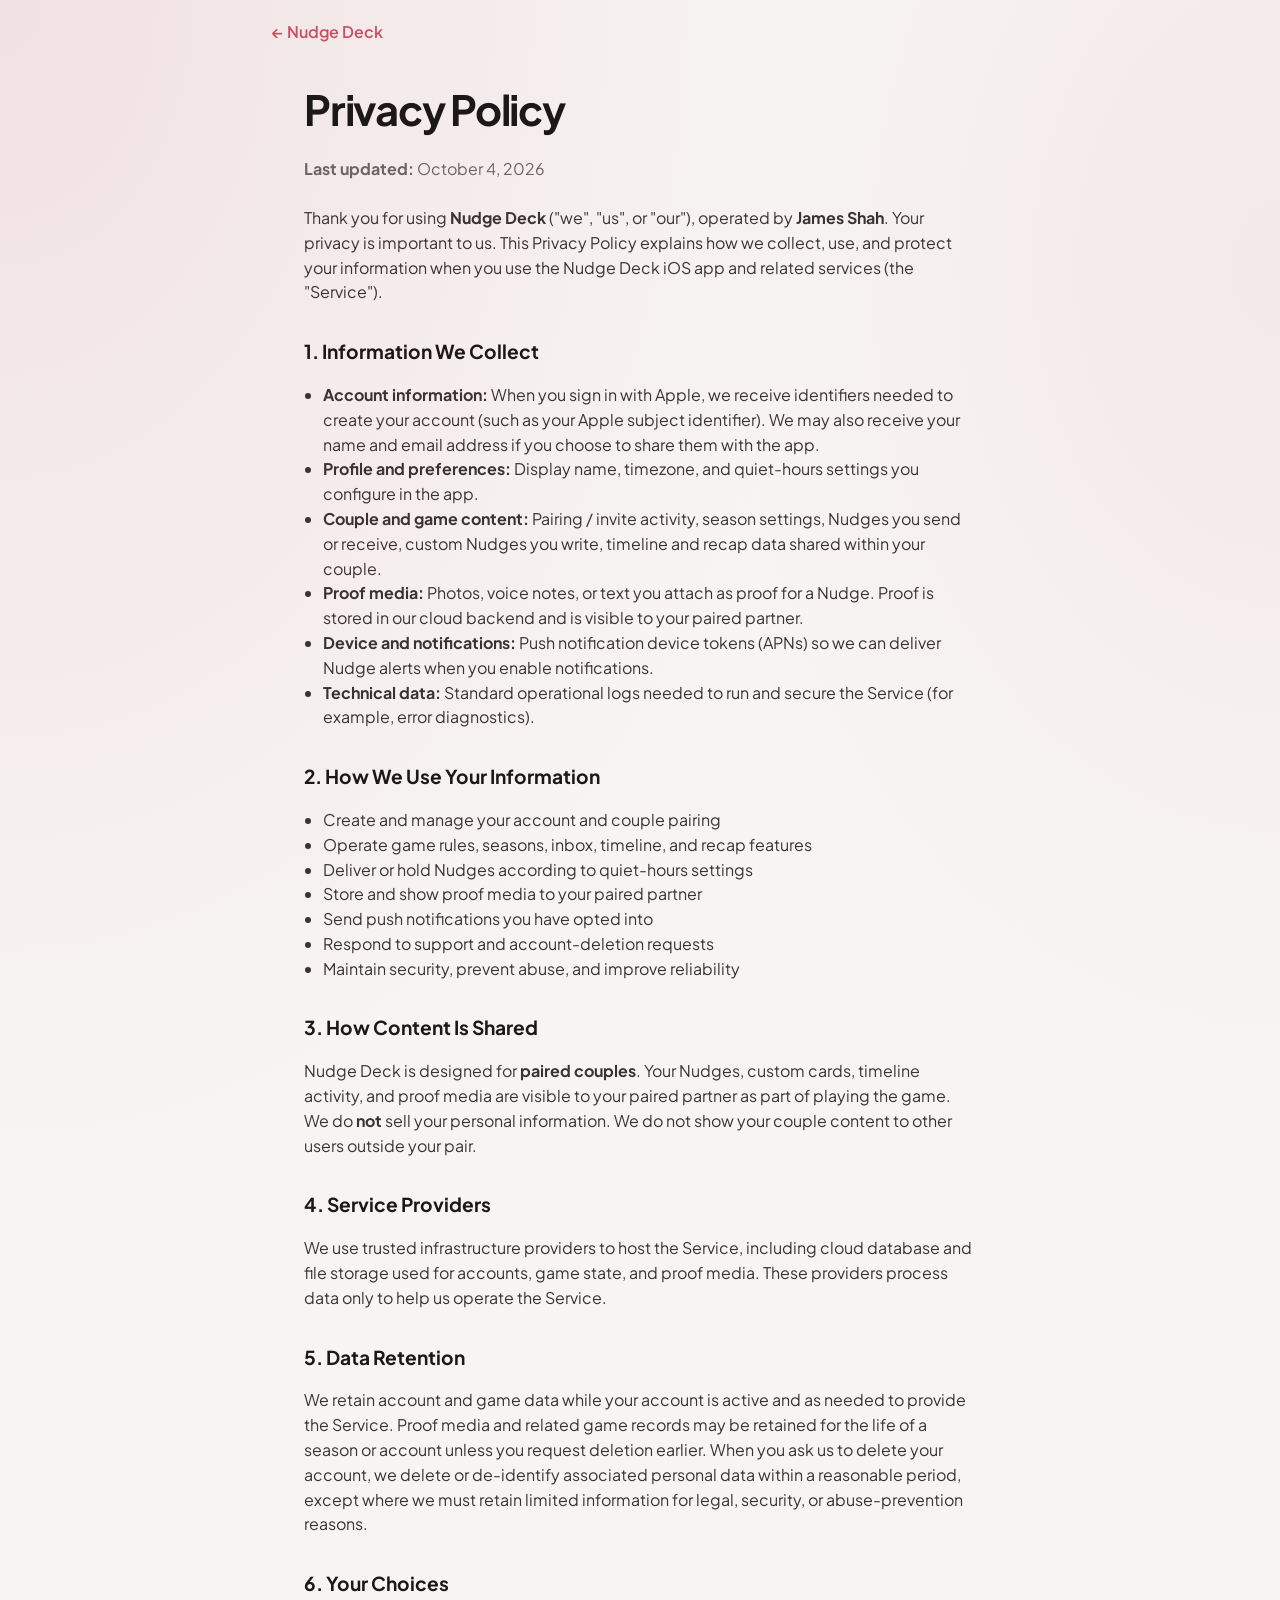
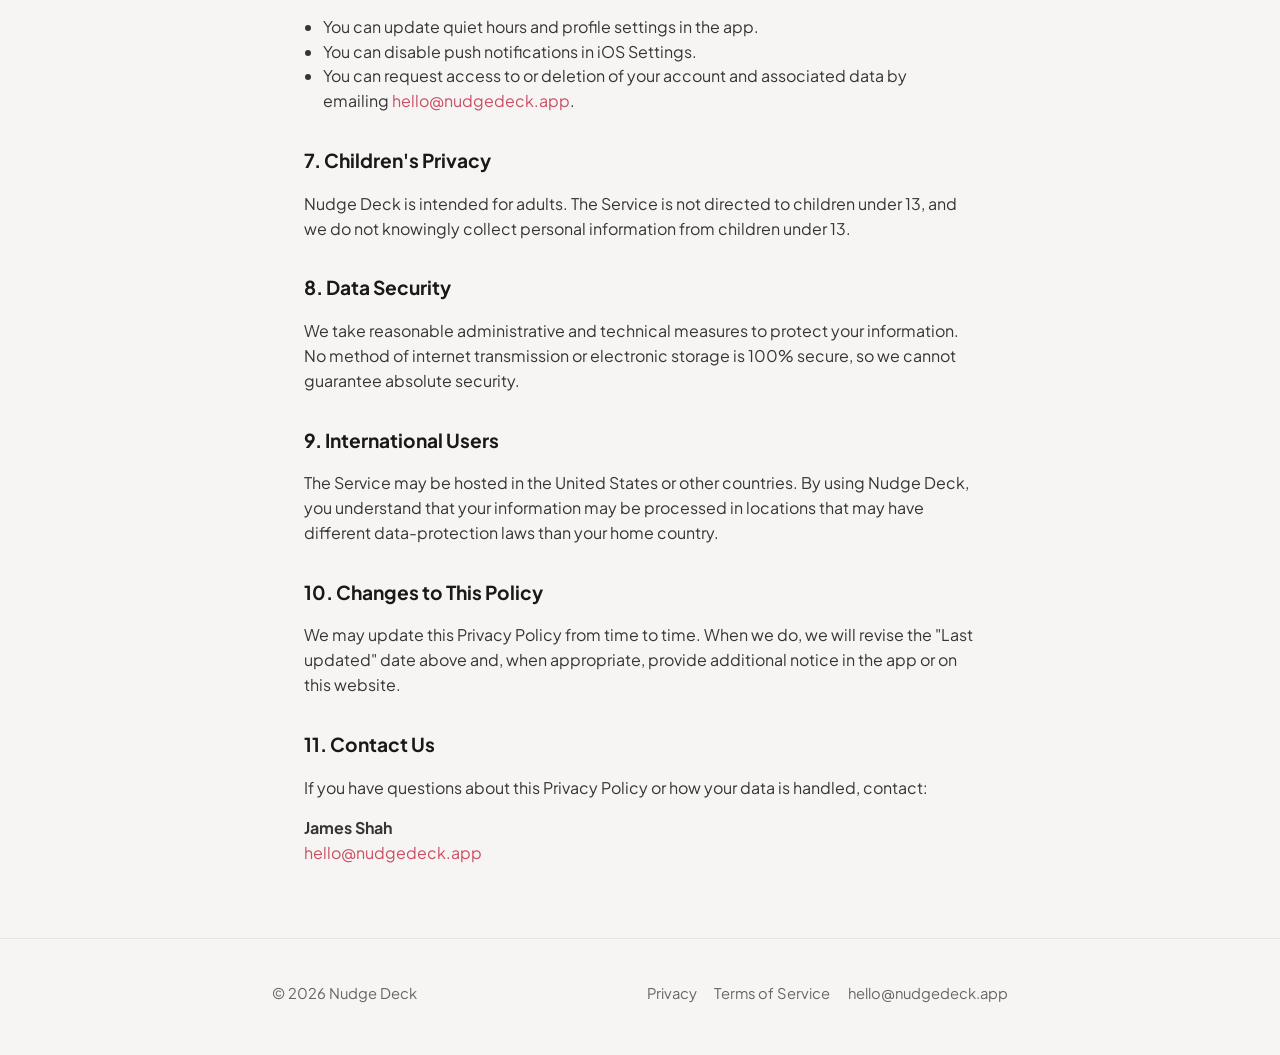
==== landing/privacy.html @ 4bb5086f "Add NudgeDeck marketing site for Cloudflare Pages. Static mobile-first landing under landing/ with A" ====
<!DOCTYPE html>
<html lang="en">
	<head>
		<meta charset="UTF-8" />
		<meta name="viewport" content="width=device-width, initial-scale=1.0" />
		<title>Privacy Policy — Nudge Deck</title>
		<meta
			name="description"
			content="Privacy Policy for Nudge Deck, the playful couples game for iOS."
		/>
		<link rel="canonical" href="https://nudgedeck.app/privacy.html" />
		<meta name="robots" content="index, follow" />
		<meta property="og:type" content="website" />
		<meta property="og:url" content="https://nudgedeck.app/privacy.html" />
		<meta property="og:title" content="Privacy Policy — Nudge Deck" />
		<meta
			property="og:description"
			content="How Nudge Deck collects, uses, and protects your information."
		/>
		<meta property="og:image" content="https://nudgedeck.app/assets/og-image.jpg" />
		<link rel="icon" type="image/png" href="./assets/favicon.png" />
		<link rel="stylesheet" href="./styles.css" />
	</head>
	<body>
		<header class="legal-nav wrap">
			<a href="./">← Nudge Deck</a>
		</header>
		<main class="legal">
			<h1>Privacy Policy</h1>
			<p class="updated"><strong>Last updated:</strong> October 4, 2026</p>

			<p>
				Thank you for using <strong>Nudge Deck</strong> ("we", "us", or "our"),
				operated by <strong>James Shah</strong>. Your privacy is important to us.
				This Privacy Policy explains how we collect, use, and protect your
				information when you use the Nudge Deck iOS app and related services
				(the "Service").
			</p>

			<h2>1. Information We Collect</h2>
			<ul>
				<li>
					<strong>Account information:</strong> When you sign in with Apple, we
					receive identifiers needed to create your account (such as your Apple
					subject identifier). We may also receive your name and email address
					if you choose to share them with the app.
				</li>
				<li>
					<strong>Profile and preferences:</strong> Display name, timezone, and
					quiet-hours settings you configure in the app.
				</li>
				<li>
					<strong>Couple and game content:</strong> Pairing / invite activity,
					season settings, Nudges you send or receive, custom Nudges you write,
					timeline and recap data shared within your couple.
				</li>
				<li>
					<strong>Proof media:</strong> Photos, voice notes, or text you attach
					as proof for a Nudge. Proof is stored in our cloud backend and is
					visible to your paired partner.
				</li>
				<li>
					<strong>Device and notifications:</strong> Push notification device
					tokens (APNs) so we can deliver Nudge alerts when you enable
					notifications.
				</li>
				<li>
					<strong>Technical data:</strong> Standard operational logs needed to
					run and secure the Service (for example, error diagnostics).
				</li>
			</ul>

			<h2>2. How We Use Your Information</h2>
			<ul>
				<li>Create and manage your account and couple pairing</li>
				<li>Operate game rules, seasons, inbox, timeline, and recap features</li>
				<li>Deliver or hold Nudges according to quiet-hours settings</li>
				<li>Store and show proof media to your paired partner</li>
				<li>Send push notifications you have opted into</li>
				<li>Respond to support and account-deletion requests</li>
				<li>Maintain security, prevent abuse, and improve reliability</li>
			</ul>

			<h2>3. How Content Is Shared</h2>
			<p>
				Nudge Deck is designed for <strong>paired couples</strong>. Your Nudges,
				custom cards, timeline activity, and proof media are visible to your
				paired partner as part of playing the game. We do
				<strong>not</strong> sell your personal information. We do not show your
				couple content to other users outside your pair.
			</p>

			<h2>4. Service Providers</h2>
			<p>
				We use trusted infrastructure providers to host the Service, including
				cloud database and file storage used for accounts, game state, and proof
				media. These providers process data only to help us operate the Service.
			</p>

			<h2>5. Data Retention</h2>
			<p>
				We retain account and game data while your account is active and as
				needed to provide the Service. Proof media and related game records may
				be retained for the life of a season or account unless you request
				deletion earlier. When you ask us to delete your account, we delete or
				de-identify associated personal data within a reasonable period, except
				where we must retain limited information for legal, security, or
				abuse-prevention reasons.
			</p>

			<h2>6. Your Choices</h2>
			<ul>
				<li>You can update quiet hours and profile settings in the app.</li>
				<li>You can disable push notifications in iOS Settings.</li>
				<li>
					You can request access to or deletion of your account and associated
					data by emailing
					<a href="mailto:hello@nudgedeck.app">hello@nudgedeck.app</a>.
				</li>
			</ul>

			<h2>7. Children's Privacy</h2>
			<p>
				Nudge Deck is intended for adults. The Service is not directed to
				children under 13, and we do not knowingly collect personal information
				from children under 13.
			</p>

			<h2>8. Data Security</h2>
			<p>
				We take reasonable administrative and technical measures to protect your
				information. No method of internet transmission or electronic storage is
				100% secure, so we cannot guarantee absolute security.
			</p>

			<h2>9. International Users</h2>
			<p>
				The Service may be hosted in the United States or other countries. By
				using Nudge Deck, you understand that your information may be processed
				in locations that may have different data-protection laws than your home
				country.
			</p>

			<h2>10. Changes to This Policy</h2>
			<p>
				We may update this Privacy Policy from time to time. When we do, we will
				revise the "Last updated" date above and, when appropriate, provide
				additional notice in the app or on this website.
			</p>

			<h2>11. Contact Us</h2>
			<p>
				If you have questions about this Privacy Policy or how your data is
				handled, contact:
			</p>
			<p>
				<strong>James Shah</strong><br />
				<a href="mailto:hello@nudgedeck.app">hello@nudgedeck.app</a>
			</p>
		</main>
		<footer class="site-footer">
			<div class="wrap footer-inner">
				<p>© <span id="year">2026</span> Nudge Deck</p>
				<nav class="footer-links" aria-label="Footer">
					<a href="./privacy.html">Privacy</a>
					<a href="./terms.html">Terms of Service</a>
					<a href="mailto:hello@nudgedeck.app">hello@nudgedeck.app</a>
				</nav>
			</div>
		</footer>
		<script>
			document.getElementById("year").textContent = String(new Date().getFullYear());
		</script>
	</body>
</html>
---- landing/styles.css ----
@import url("https://fonts.googleapis.com/css2?family=Plus+Jakarta+Sans:ital,wght@0,400;0,500;0,600;0,700;0,800;1,400&display=swap");

:root {
	--brand: #c94f63;
	--brand-strong: #d15d6d;
	--brand-soft: rgba(201, 79, 99, 0.14);
	--canvas: #f7f5f4;
	--canvas-deep: #efecea;
	--ink: #1c1718;
	--ink-muted: #6b6365;
	--surface: #ffffff;
	--dark: #121011;
	--dark-elevated: #1b1819;
	--dark-muted: #a39a9c;
	--max: 42rem;
	--radius: 1.25rem;
	--ease: cubic-bezier(0.22, 1, 0.36, 1);
}

*,
*::before,
*::after {
	box-sizing: border-box;
}

html {
	scroll-behavior: smooth;
}

body {
	margin: 0;
	font-family: "Plus Jakarta Sans", system-ui, -apple-system, sans-serif;
	color: var(--ink);
	background:
		radial-gradient(120% 80% at 0% 0%, rgba(201, 79, 99, 0.12), transparent 55%),
		radial-gradient(90% 60% at 100% 10%, rgba(201, 79, 99, 0.08), transparent 50%),
		var(--canvas);
	line-height: 1.55;
	-webkit-font-smoothing: antialiased;
	text-rendering: optimizeLegibility;
}

img {
	max-width: 100%;
	height: auto;
	display: block;
}

a {
	color: var(--brand);
	text-decoration: none;
}

a:hover {
	text-decoration: underline;
}

.skip-link {
	position: absolute;
	left: -999px;
	top: 0;
	background: var(--brand);
	color: white;
	padding: 0.75rem 1rem;
	z-index: 100;
}

.skip-link:focus {
	left: 1rem;
	top: 1rem;
}

.wrap {
	width: min(100% - 2rem, var(--max));
	margin-inline: auto;
}

/* Nav */
.site-header {
	padding: 1.25rem 0 0.5rem;
}

.nav {
	display: flex;
	align-items: center;
	justify-content: space-between;
	gap: 1rem;
}

.brand {
	display: inline-flex;
	align-items: center;
	gap: 0.65rem;
	color: var(--ink);
	text-decoration: none;
	font-weight: 800;
	font-size: 1.05rem;
	letter-spacing: -0.02em;
}

.brand:hover {
	text-decoration: none;
}

.brand img {
	width: 2.25rem;
	height: 2.25rem;
	border-radius: 0.55rem;
}

.nav-link {
	font-weight: 600;
	font-size: 0.95rem;
	color: var(--brand);
	text-decoration: none;
	padding: 0.45rem 0.85rem;
	border-radius: 999px;
	background: var(--brand-soft);
}

.nav-link:hover {
	text-decoration: none;
	background: rgba(201, 79, 99, 0.22);
}

/* Hero */
.hero {
	padding: 1.5rem 0 2.5rem;
	text-align: center;
}

.hero-visual {
	margin: 0.5rem auto 1.25rem;
	width: min(100%, 22rem);
	animation: rise 0.9s var(--ease) both;
}

.hero-visual img {
	width: 100%;
	border-radius: 1.5rem;
	box-shadow: 0 24px 60px rgba(28, 23, 24, 0.18);
}

.eyebrow {
	display: inline-block;
	font-size: 0.75rem;
	font-weight: 700;
	letter-spacing: 0.12em;
	text-transform: uppercase;
	color: var(--brand);
	margin-bottom: 0.65rem;
	animation: rise 0.8s var(--ease) 0.05s both;
}

.hero h1 {
	margin: 0;
	font-size: clamp(2.4rem, 10vw, 3.5rem);
	line-height: 1.05;
	letter-spacing: -0.04em;
	font-weight: 800;
	animation: rise 0.85s var(--ease) 0.1s both;
}

.tagline {
	margin: 0.85rem 0 0;
	font-size: clamp(1.15rem, 4vw, 1.45rem);
	font-weight: 600;
	color: var(--ink);
	animation: rise 0.9s var(--ease) 0.15s both;
}

.support {
	margin: 0.75rem auto 0;
	max-width: 28rem;
	color: var(--ink-muted);
	font-size: 1.02rem;
	animation: rise 0.95s var(--ease) 0.2s both;
}

.cta-row {
	margin-top: 1.5rem;
	display: flex;
	flex-direction: column;
	align-items: center;
	gap: 0.65rem;
	animation: rise 1s var(--ease) 0.25s both;
}

.app-store-badge img {
	width: 10rem;
}

.cta-note {
	margin: 0;
	font-size: 0.85rem;
	color: var(--ink-muted);
}

/* Sections */
.section {
	padding: 3rem 0;
}

.section-label {
	margin: 0 0 0.5rem;
	font-size: 0.75rem;
	font-weight: 700;
	letter-spacing: 0.12em;
	text-transform: uppercase;
	color: var(--brand);
}

.section h2 {
	margin: 0;
	font-size: clamp(1.7rem, 6vw, 2.25rem);
	line-height: 1.15;
	letter-spacing: -0.03em;
	font-weight: 800;
}

.section-copy {
	margin: 0.75rem 0 0;
	color: var(--ink-muted);
	font-size: 1.02rem;
}

.section-media {
	margin: 1.5rem auto 0;
	width: min(100%, 22rem);
}

.section-media img {
	width: 100%;
	border-radius: 1.35rem;
	box-shadow: 0 18px 48px rgba(28, 23, 24, 0.16);
}

.section.dark {
	background:
		radial-gradient(90% 70% at 50% 0%, rgba(201, 79, 99, 0.28), transparent 55%),
		var(--dark);
	color: #f7f5f4;
}

.section.dark .section-copy {
	color: var(--dark-muted);
}

.section.dark .section-label {
	color: #f0a0ab;
}

.section.soft {
	background:
		radial-gradient(80% 60% at 100% 0%, rgba(201, 79, 99, 0.1), transparent 50%),
		var(--canvas-deep);
}

/* How it works */
.steps {
	list-style: none;
	margin: 1.75rem 0 0;
	padding: 0;
	display: grid;
	gap: 0.85rem;
	counter-reset: step;
}

.steps li {
	counter-increment: step;
	background: var(--surface);
	border-radius: var(--radius);
	padding: 1rem 1.1rem 1rem 3.25rem;
	position: relative;
	box-shadow: 0 1px 0 rgba(28, 23, 24, 0.04);
}

.steps li::before {
	content: counter(step);
	position: absolute;
	left: 1rem;
	top: 50%;
	transform: translateY(-50%);
	width: 1.6rem;
	height: 1.6rem;
	border-radius: 999px;
	background: var(--brand);
	color: white;
	font-size: 0.8rem;
	font-weight: 700;
	display: grid;
	place-items: center;
}

.steps strong {
	display: block;
	font-size: 1rem;
	margin-bottom: 0.15rem;
}

.steps span {
	color: var(--ink-muted);
	font-size: 0.95rem;
}

/* Feature bands */
.feature {
	display: grid;
	gap: 0.25rem;
	text-align: center;
}

.feature .section-media {
	order: -1;
}

/* FAQ */
.faq {
	padding: 3rem 0 2rem;
}

.faq h2 {
	text-align: center;
	margin: 0 0 1.5rem;
	font-size: clamp(1.7rem, 6vw, 2.15rem);
	letter-spacing: -0.03em;
}

.faq details {
	background: var(--surface);
	border-radius: 1rem;
	padding: 1rem 1.15rem;
	margin-bottom: 0.75rem;
	box-shadow: 0 1px 0 rgba(28, 23, 24, 0.04);
}

.faq summary {
	cursor: pointer;
	font-weight: 700;
	letter-spacing: -0.01em;
	list-style: none;
}

.faq summary::-webkit-details-marker {
	display: none;
}

.faq summary::after {
	content: "+";
	float: right;
	color: var(--brand);
	font-weight: 700;
}

.faq details[open] summary::after {
	content: "–";
}

.faq details p {
	margin: 0.75rem 0 0;
	color: var(--ink-muted);
}

/* Download band */
.download {
	padding: 3rem 0;
	text-align: center;
	background:
		radial-gradient(70% 80% at 50% 100%, rgba(201, 79, 99, 0.18), transparent 60%),
		var(--canvas-deep);
}

.download h2 {
	margin: 0;
	font-size: clamp(1.7rem, 6vw, 2.2rem);
	letter-spacing: -0.03em;
}

.download p {
	margin: 0.65rem auto 1.25rem;
	max-width: 26rem;
	color: var(--ink-muted);
}

/* Footer */
.site-footer {
	padding: 1.75rem 0 2.25rem;
	border-top: 1px solid rgba(28, 23, 24, 0.08);
}

.footer-inner {
	display: flex;
	flex-wrap: wrap;
	gap: 0.75rem 1.25rem;
	align-items: center;
	justify-content: space-between;
	color: var(--ink-muted);
	font-size: 0.92rem;
}

.footer-links {
	display: flex;
	flex-wrap: wrap;
	gap: 0.85rem 1.1rem;
}

.footer-links a {
	color: var(--ink-muted);
}

.footer-links a:hover {
	color: var(--brand);
}

/* Legal pages */
.legal {
	padding: 2rem 0 3.5rem;
	width: min(100% - 2rem, 42rem);
	margin-inline: auto;
}

.legal h1 {
	margin: 0 0 0.5rem;
	font-size: clamp(2rem, 7vw, 2.6rem);
	letter-spacing: -0.03em;
}

.legal .updated {
	color: var(--ink-muted);
	margin-bottom: 1.5rem;
}

.legal h2 {
	margin: 2rem 0 0.65rem;
	font-size: 1.2rem;
}

.legal h3 {
	margin: 1.25rem 0 0.5rem;
	font-size: 1.05rem;
}

.legal p,
.legal li {
	color: #3a3335;
}

.legal ul {
	padding-left: 1.2rem;
}

.legal-nav {
	padding: 1.25rem 0 0;
}

.legal-nav a {
	font-weight: 600;
}

@keyframes rise {
	from {
		opacity: 0;
		transform: translateY(14px);
	}
	to {
		opacity: 1;
		transform: translateY(0);
	}
}

@media (prefers-reduced-motion: reduce) {
	*,
	*::before,
	*::after {
		animation: none !important;
		transition: none !important;
		scroll-behavior: auto !important;
	}
}

@media (min-width: 720px) {
	.wrap {
		width: min(100% - 3rem, 46rem);
	}

	.hero {
		padding-top: 2rem;
	}

	.hero-visual,
	.section-media {
		width: min(100%, 24rem);
	}

	.feature {
		grid-template-columns: 1fr 1fr;
		align-items: center;
		text-align: left;
		gap: 2rem;
	}

	.feature .section-media {
		order: 0;
		margin: 0;
		width: 100%;
	}

	.feature.reverse .copy {
		order: 1;
	}

	.feature.reverse .section-media {
		order: 0;
	}

	.steps {
		grid-template-columns: 1fr 1fr;
	}
}
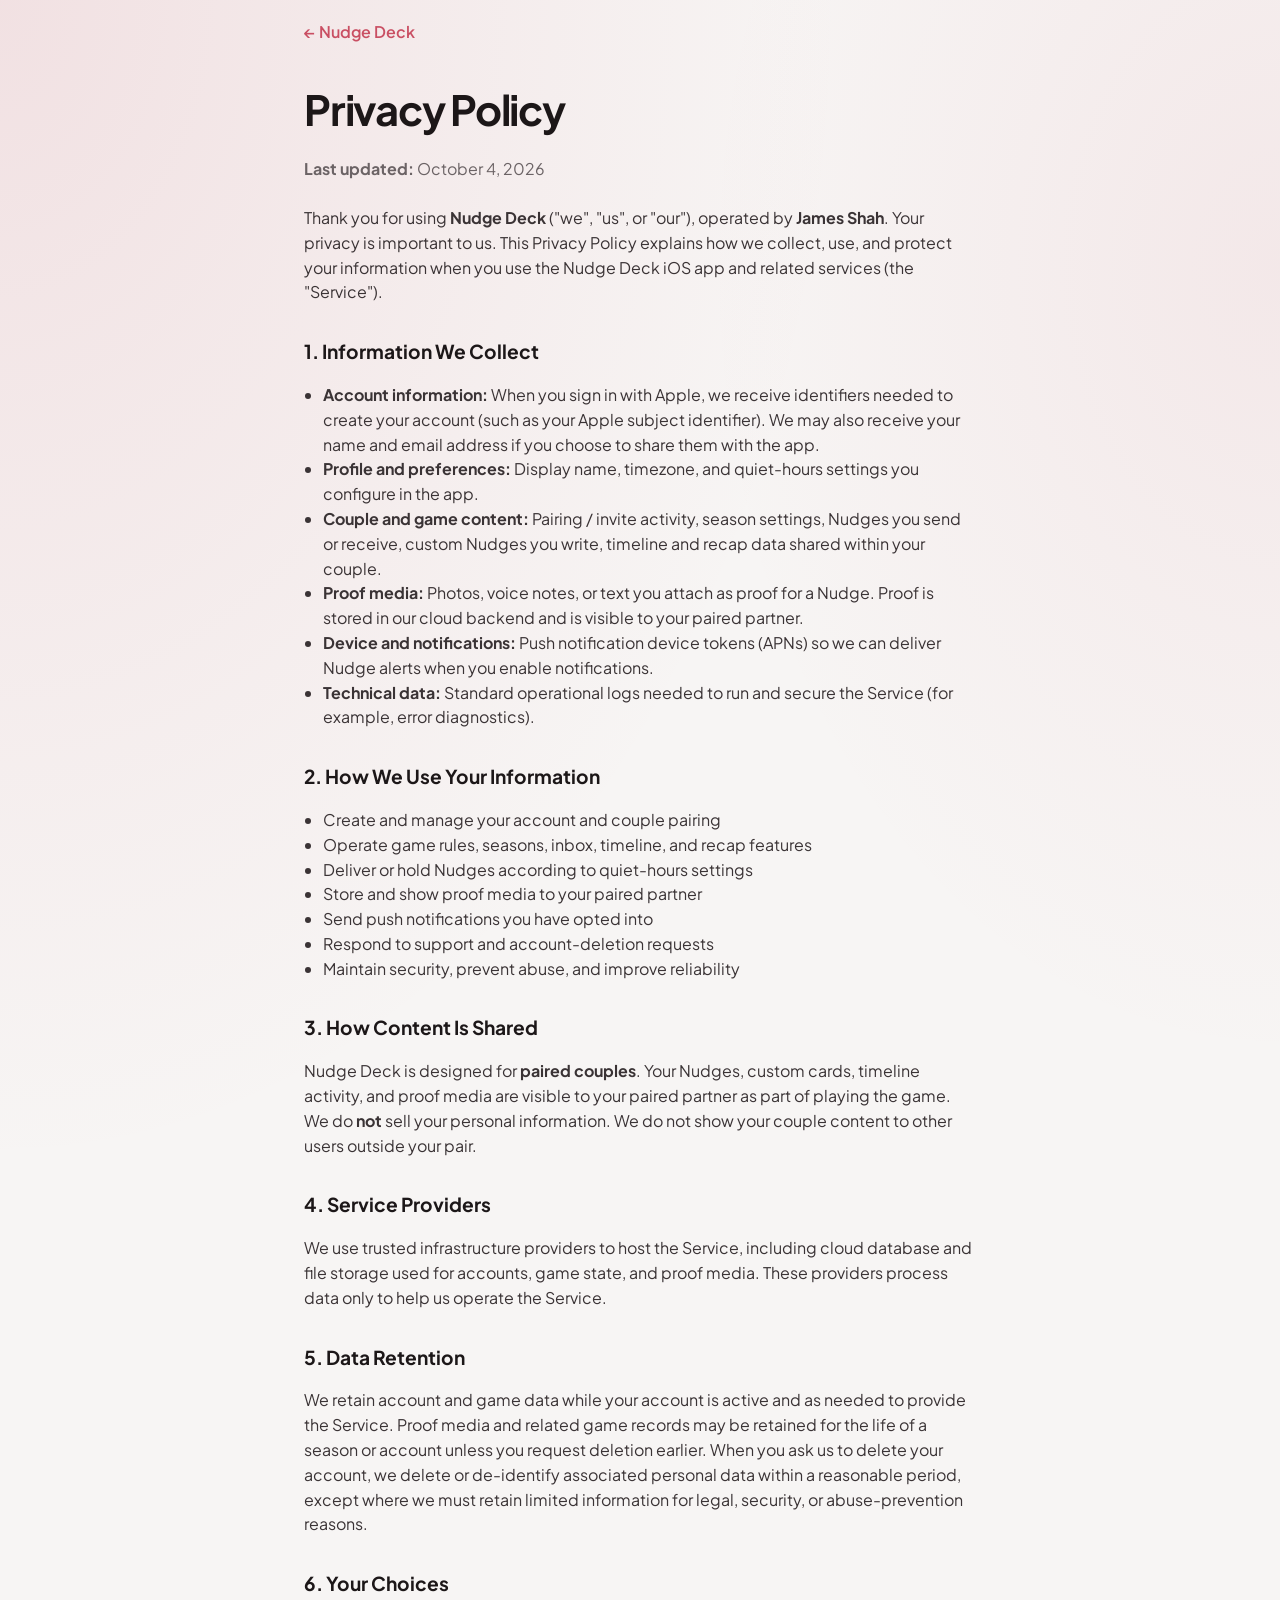
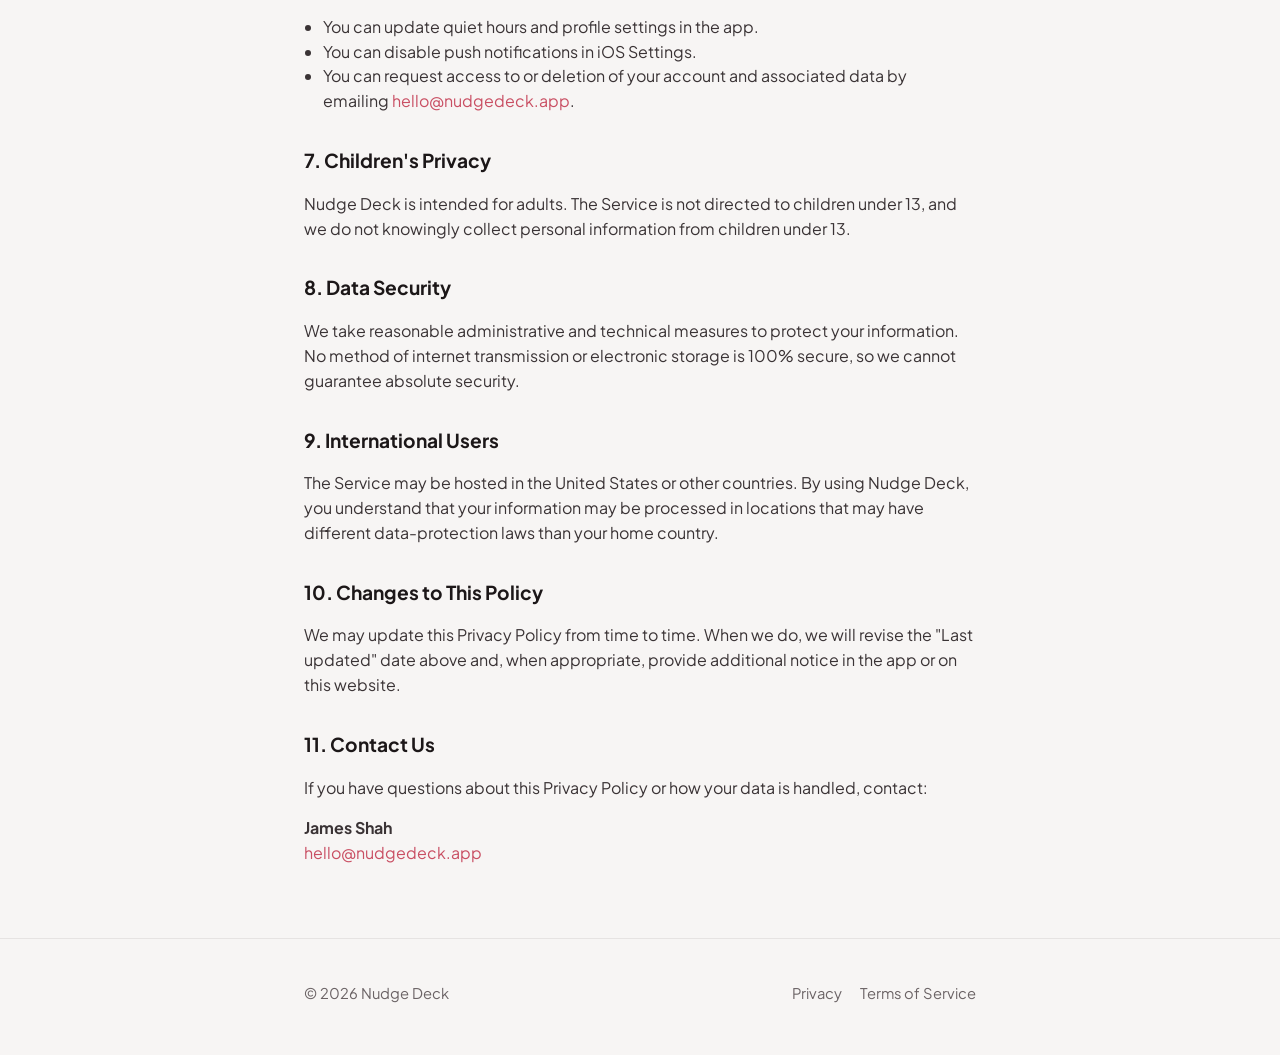
==== commit d69d875b: "Tidy features mosaic and footer CTA. Drop quiet-hours card, center the bottom App Store button, and " ====
--- a/landing/privacy.html
+++ b/landing/privacy.html
@@ -162,9 +162,8 @@
 			<div class="wrap footer-inner">
 				<p>© <span id="year">2026</span> Nudge Deck</p>
 				<nav class="footer-links" aria-label="Footer">
-					<a href="./privacy.html">Privacy</a>
-					<a href="./terms.html">Terms of Service</a>
-					<a href="mailto:hello@nudgedeck.app">hello@nudgedeck.app</a>
+					<a href="./privacy">Privacy</a>
+					<a href="./terms">Terms of Service</a>
 				</nav>
 			</div>
 		</footer>
--- a/landing/styles.css
+++ b/landing/styles.css
@@ -10,9 +10,9 @@
 	--ink-muted: #6b6365;
 	--surface: #ffffff;
 	--dark: #121011;
-	--dark-elevated: #1b1819;
 	--dark-muted: #a39a9c;
 	--max: 42rem;
+	--max-wide: 68rem;
 	--radius: 1.25rem;
 	--ease: cubic-bezier(0.22, 1, 0.36, 1);
 }
@@ -75,6 +75,11 @@
 	margin-inline: auto;
 }
 
+.wrap-wide {
+	width: min(100% - 2rem, var(--max-wide));
+	margin-inline: auto;
+}
+
 /* Nav */
 .site-header {
 	padding: 1.25rem 0 0.5rem;
@@ -123,22 +128,19 @@
 	background: rgba(201, 79, 99, 0.22);
 }
 
-/* Hero */
+/* Hero — stacked on mobile, split on large screens */
 .hero {
-	padding: 1.5rem 0 2.5rem;
+	padding: 1.5rem 0 2.75rem;
+}
+
+.hero-grid {
+	display: grid;
+	gap: 1.75rem;
+	align-items: center;
+}
+
+.hero-copy {
 	text-align: center;
-}
-
-.hero-visual {
-	margin: 0.5rem auto 1.25rem;
-	width: min(100%, 22rem);
-	animation: rise 0.9s var(--ease) both;
-}
-
-.hero-visual img {
-	width: 100%;
-	border-radius: 1.5rem;
-	box-shadow: 0 24px 60px rgba(28, 23, 24, 0.18);
 }
 
 .eyebrow {
@@ -149,24 +151,24 @@
 	text-transform: uppercase;
 	color: var(--brand);
 	margin-bottom: 0.65rem;
-	animation: rise 0.8s var(--ease) 0.05s both;
+	animation: rise 0.8s var(--ease) both;
 }
 
 .hero h1 {
 	margin: 0;
-	font-size: clamp(2.4rem, 10vw, 3.5rem);
+	font-size: clamp(2.4rem, 10vw, 3.75rem);
 	line-height: 1.05;
 	letter-spacing: -0.04em;
 	font-weight: 800;
-	animation: rise 0.85s var(--ease) 0.1s both;
+	animation: rise 0.85s var(--ease) 0.05s both;
 }
 
 .tagline {
 	margin: 0.85rem 0 0;
-	font-size: clamp(1.15rem, 4vw, 1.45rem);
+	font-size: clamp(1.15rem, 4vw, 1.5rem);
 	font-weight: 600;
 	color: var(--ink);
-	animation: rise 0.9s var(--ease) 0.15s both;
+	animation: rise 0.9s var(--ease) 0.1s both;
 }
 
 .support {
@@ -174,7 +176,7 @@
 	max-width: 28rem;
 	color: var(--ink-muted);
 	font-size: 1.02rem;
-	animation: rise 0.95s var(--ease) 0.2s both;
+	animation: rise 0.95s var(--ease) 0.15s both;
 }
 
 .cta-row {
@@ -183,7 +185,7 @@
 	flex-direction: column;
 	align-items: center;
 	gap: 0.65rem;
-	animation: rise 1s var(--ease) 0.25s both;
+	animation: rise 1s var(--ease) 0.2s both;
 }
 
 .app-store-badge img {
@@ -194,6 +196,18 @@
 	margin: 0;
 	font-size: 0.85rem;
 	color: var(--ink-muted);
+}
+
+.hero-visual {
+	margin: 0 auto;
+	width: min(100%, 18rem);
+	animation: rise 1s var(--ease) 0.15s both;
+}
+
+.hero-visual img {
+	width: 100%;
+	border-radius: 1.75rem;
+	box-shadow: 0 28px 64px rgba(28, 23, 24, 0.18);
 }
 
 /* Sections */
@@ -212,7 +226,7 @@
 
 .section h2 {
 	margin: 0;
-	font-size: clamp(1.7rem, 6vw, 2.25rem);
+	font-size: clamp(1.7rem, 6vw, 2.35rem);
 	line-height: 1.15;
 	letter-spacing: -0.03em;
 	font-weight: 800;
@@ -222,17 +236,13 @@
 	margin: 0.75rem 0 0;
 	color: var(--ink-muted);
 	font-size: 1.02rem;
-}
-
-.section-media {
-	margin: 1.5rem auto 0;
-	width: min(100%, 22rem);
-}
-
-.section-media img {
-	width: 100%;
-	border-radius: 1.35rem;
-	box-shadow: 0 18px 48px rgba(28, 23, 24, 0.16);
+	max-width: 36rem;
+}
+
+.section.soft {
+	background:
+		radial-gradient(80% 60% at 100% 0%, rgba(201, 79, 99, 0.1), transparent 50%),
+		var(--canvas-deep);
 }
 
 .section.dark {
@@ -250,16 +260,17 @@
 	color: #f0a0ab;
 }
 
-.section.soft {
-	background:
-		radial-gradient(80% 60% at 100% 0%, rgba(201, 79, 99, 0.1), transparent 50%),
-		var(--canvas-deep);
-}
-
 /* How it works */
+.how-grid {
+	display: grid;
+	gap: 1.75rem;
+	margin-top: 1.75rem;
+	align-items: start;
+}
+
 .steps {
 	list-style: none;
-	margin: 1.75rem 0 0;
+	margin: 0;
 	padding: 0;
 	display: grid;
 	gap: 0.85rem;
@@ -303,15 +314,70 @@
 	font-size: 0.95rem;
 }
 
-/* Feature bands */
-.feature {
+.how-visual {
+	width: min(100%, 16rem);
+	margin: 0 auto;
+}
+
+.how-visual img {
+	width: 100%;
+	border-radius: 1.5rem;
+	box-shadow: 0 18px 48px rgba(28, 23, 24, 0.14);
+}
+
+/* Features — one section */
+.features-intro {
+	text-align: center;
+	max-width: 34rem;
+	margin: 0 auto;
+}
+
+.features-intro .section-copy {
+	margin-inline: auto;
+}
+
+.feature-mosaic {
+	margin-top: 1.75rem;
 	display: grid;
-	gap: 0.25rem;
-	text-align: center;
-}
-
-.feature .section-media {
-	order: -1;
+	gap: 0.85rem;
+	grid-template-columns: 1fr 1fr;
+}
+
+.feature-mosaic .phone {
+	grid-column: 1 / -1;
+	width: min(100%, 16rem);
+	margin: 0 auto;
+}
+
+.feature-mosaic img {
+	width: 100%;
+	border-radius: 1.15rem;
+	box-shadow: 0 14px 36px rgba(0, 0, 0, 0.28);
+}
+
+.feature-points {
+	margin: 1.75rem 0 0;
+	padding: 0;
+	list-style: none;
+	display: grid;
+	gap: 0.75rem;
+}
+
+.feature-points li {
+	padding: 0.85rem 1rem;
+	border-radius: 1rem;
+	background: rgba(255, 255, 255, 0.06);
+	border: 1px solid rgba(255, 255, 255, 0.08);
+}
+
+.feature-points strong {
+	display: block;
+	margin-bottom: 0.2rem;
+}
+
+.feature-points span {
+	color: var(--dark-muted);
+	font-size: 0.95rem;
 }
 
 /* FAQ */
@@ -370,6 +436,13 @@
 		var(--canvas-deep);
 }
 
+.download .wrap {
+	display: flex;
+	flex-direction: column;
+	align-items: center;
+	text-align: center;
+}
+
 .download h2 {
 	margin: 0;
 	font-size: clamp(1.7rem, 6vw, 2.2rem);
@@ -380,6 +453,15 @@
 	margin: 0.65rem auto 1.25rem;
 	max-width: 26rem;
 	color: var(--ink-muted);
+}
+
+.download .app-store-badge {
+	display: inline-flex;
+	justify-content: center;
+}
+
+.download .app-store-badge img {
+	margin-inline: auto;
 }
 
 /* Footer */
@@ -478,42 +560,106 @@
 	}
 }
 
+/* Tablet+ — how-it-works side by side */
 @media (min-width: 720px) {
 	.wrap {
-		width: min(100% - 3rem, 46rem);
-	}
-
-	.hero {
-		padding-top: 2rem;
-	}
-
-	.hero-visual,
-	.section-media {
-		width: min(100%, 24rem);
-	}
-
-	.feature {
-		grid-template-columns: 1fr 1fr;
+		width: min(100% - 3rem, var(--max));
+	}
+
+	.wrap-wide {
+		width: min(100% - 3rem, var(--max-wide));
+	}
+
+	.how-grid {
+		grid-template-columns: 1.2fr 0.8fr;
 		align-items: center;
-		text-align: left;
-		gap: 2rem;
-	}
-
-	.feature .section-media {
-		order: 0;
+		gap: 2.5rem;
+	}
+
+	.how-visual {
 		margin: 0;
 		width: 100%;
-	}
-
-	.feature.reverse .copy {
-		order: 1;
-	}
-
-	.feature.reverse .section-media {
-		order: 0;
-	}
-
-	.steps {
+		max-width: 18rem;
+		justify-self: end;
+	}
+
+	.feature-mosaic {
+		grid-template-columns: repeat(6, 1fr);
+		gap: 1rem;
+		align-items: stretch;
+	}
+
+	.feature-mosaic .phone {
+		grid-column: span 2;
+		grid-row: span 2;
+		width: 100%;
+		margin: 0;
+		align-self: stretch;
+	}
+
+	.feature-mosaic .phone img,
+	.feature-mosaic .phone {
+		height: 100%;
+		object-fit: cover;
+	}
+
+	.feature-mosaic .card {
+		grid-column: span 2;
+	}
+
+	.feature-mosaic .span-2 {
+		grid-column: span 2;
+	}
+
+	.feature-mosaic .span-3 {
+		grid-column: span 3;
+	}
+
+	.feature-mosaic .counter-card {
+		grid-column: 3 / 5;
+		justify-self: center;
+		width: 100%;
+		max-width: 16rem;
+	}
+
+	.feature-points {
 		grid-template-columns: 1fr 1fr;
-	}
-}
+		gap: 0.85rem;
+	}
+}
+
+/* Desktop hero — two columns */
+@media (min-width: 900px) {
+	.hero {
+		padding: 2.5rem 0 3.5rem;
+	}
+
+	.hero-grid {
+		grid-template-columns: 1.05fr 0.95fr;
+		gap: 3rem;
+		min-height: min(70vh, 40rem);
+	}
+
+	.hero-copy {
+		text-align: left;
+	}
+
+	.support {
+		margin-left: 0;
+		margin-right: 0;
+	}
+
+	.cta-row {
+		align-items: flex-start;
+	}
+
+	.hero-visual {
+		width: min(100%, 22rem);
+		margin: 0;
+		justify-self: end;
+	}
+
+	.hero h1 {
+		font-size: clamp(3rem, 5vw, 4rem);
+	}
+}
